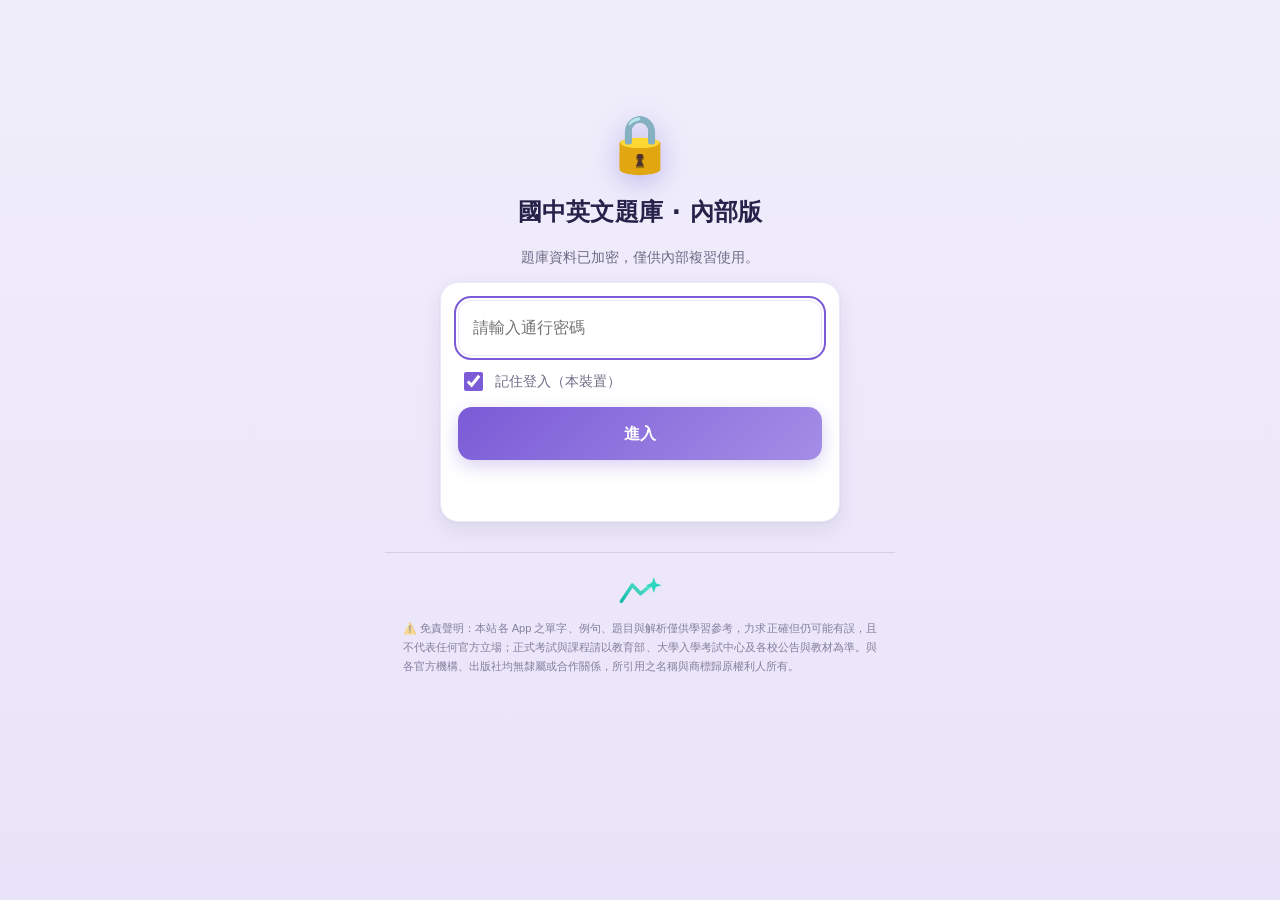
==== scripts/template.html @ 20a91bab "style: footer 精簡為 logo＋免責聲明(移除稜線工作室字樣/Lucas出品/slogan/版權行) 依需求保留稜線標誌與免責聲明，拿掉工作室名稱等文字；並升 sw cache 版本。 " ====
<!doctype html>
<html lang="zh-Hant">
<head>
<meta charset="utf-8">
<meta name="viewport" content="width=device-width,initial-scale=1,viewport-fit=cover">
<meta name="theme-color" content="#7b5bd6">
<meta name="apple-mobile-web-app-capable" content="yes">
<meta name="apple-mobile-web-app-status-bar-style" content="black-translucent">
<meta name="apple-mobile-web-app-title" content="國中英文題庫">
<link rel="manifest" href="manifest.webmanifest">
<link rel="apple-touch-icon" href="apple-touch-icon.png">
<title>國中英文題庫 · 內部版</title>
<style>
:root{
--bg:#f1eefb;--bg2:#e9e3f9;--card:#ffffff;--ink:#26224a;--mut:#6f6a86;--line:#ece8f8;
--brand:#7b5bd6;--brand2:#a48ee6;--accent:#efeafb;
--ok:#0e8f63;--okbg:#e7f7f0;--bad:#d63a50;--badbg:#fdeef0;--warn:#c47a00;
--gold:#e6960f;--goldbg:#fff3dd;
--hero:linear-gradient(135deg,#7b5bd6,#9d86e6);
--r:18px;--r2:14px;--r3:11px;
--sh:0 1px 3px rgba(40,30,90,.05),0 8px 22px rgba(40,30,90,.08);
--shg:0 6px 18px rgba(123,91,214,.28);}
@media(prefers-color-scheme:dark){:root{
--bg:#151228;--bg2:#1a1636;--card:#201b38;--ink:#ece7fb;--mut:#a79fc8;--line:#302a52;
--brand:#b6a2ee;--brand2:#ccbcf5;--accent:#241f42;
--ok:#2dd4a0;--okbg:#12352a;--bad:#ff8a95;--badbg:#3a1e26;--gold:#f5b843;--goldbg:#2e2410;
--hero:linear-gradient(135deg,#7b5bd6,#9d86e6);}}
*{box-sizing:border-box;-webkit-tap-highlight-color:transparent}
html,body{margin:0;background:linear-gradient(180deg,var(--bg),var(--bg2));background-attachment:fixed;
color:var(--ink);font-family:-apple-system,"Segoe UI","Noto Sans TC",system-ui,sans-serif;
line-height:1.6;overscroll-behavior-y:none;-webkit-text-size-adjust:100%}
#app{max-width:540px;margin:0 auto;min-height:100vh;padding:0 15px 104px}
h1,h2,h3,h4{margin:.2em 0;font-weight:800;letter-spacing:.2px}
button{font:inherit;cursor:pointer;border:0;background:none;color:inherit}
:focus-visible{outline:2px solid var(--brand);outline-offset:2px;border-radius:6px}
code{background:var(--accent);padding:1px 6px;border-radius:6px;font-size:.9em}
.card{background:var(--card);border:1px solid var(--line);border-radius:var(--r);box-shadow:var(--sh);padding:17px;margin:13px 0}
.row{background:var(--card);border:1px solid var(--line);border-radius:var(--r2);padding:15px 16px;margin:11px 0;
box-shadow:var(--sh);display:flex;align-items:center;gap:13px;width:100%;text-align:left;transition:transform .12s}
.row:active{transform:scale(.985)}
.row .ava{width:44px;height:44px;border-radius:13px;display:grid;place-items:center;font-size:22px;flex:none;background:var(--accent);color:var(--brand)}
.row .t{font-weight:800;font-size:16px}
.row .s{font-size:13px;color:var(--mut);margin-top:1px}
.row .chev{margin-left:auto;color:var(--mut);font-size:22px;flex:none}
.pill{display:inline-block;font-size:12px;padding:2px 9px;border-radius:999px;background:var(--accent);color:var(--brand);font-weight:700;vertical-align:middle}
.btn{display:inline-flex;align-items:center;justify-content:center;gap:8px;background:linear-gradient(135deg,var(--brand),var(--brand2));
color:#fff;padding:14px 18px;border-radius:14px;font-weight:800;width:100%;box-shadow:var(--shg);transition:transform .12s;min-height:48px}
.btn:active{transform:scale(.98)}
.btn.ghost{background:none;color:var(--brand);border:1.5px solid var(--brand);box-shadow:none}
.btn.sm{width:auto;padding:11px 16px;font-size:14px;border-radius:11px;min-height:44px}
.iconbtn{min-width:44px;min-height:44px;display:grid;place-items:center;border-radius:11px;font-size:20px;color:var(--mut)}
.top{position:sticky;top:0;background:var(--hero);color:#fff;padding:14px 15px;padding-top:calc(13px + env(safe-area-inset-top));margin:0 -15px 12px;border-radius:0 0 18px 18px;z-index:20;display:flex;align-items:center;gap:6px;box-shadow:0 5px 16px rgba(123,91,214,.24);text-shadow:0 1px 2px rgba(0,0,0,.12)}
.top .back{font-size:26px;color:#fff}
.top h2{font-size:20px;flex:1;min-width:0;overflow:hidden;text-overflow:ellipsis;white-space:nowrap;color:#fff}
.top .back:focus-visible{outline-color:#fff}
.tabbar{position:fixed;left:0;right:0;bottom:0;background:var(--card);border-top:1px solid var(--line);display:flex;z-index:30;padding-bottom:env(safe-area-inset-bottom)}
.tabbar button{flex:1;padding:9px 0 7px;font-size:11px;color:var(--mut);display:flex;flex-direction:column;align-items:center;gap:3px;font-weight:700;min-height:52px}
.tabbar button .ic{font-size:21px;line-height:1;transition:transform .15s}
.tabbar button.on{color:var(--brand)}
.tabbar button.on .ic{transform:translateY(-1px) scale(1.12)}
.opt{display:block;width:100%;text-align:left;border:1.5px solid var(--line);background:var(--card);border-radius:14px;
padding:14px 15px;margin:10px 0;font-size:15.5px;transition:transform .1s,border-color .1s;min-height:52px}
.opt:active{transform:scale(.99)}
.opt.ok{border-color:var(--ok);background:var(--okbg)}
.opt.bad{border-color:var(--bad);background:var(--badbg)}
.opt .k{display:inline-grid;place-items:center;width:26px;height:26px;border-radius:8px;background:var(--accent);color:var(--brand);font-weight:800;margin-right:10px;font-size:13px;vertical-align:middle}
.opt.ok .k{background:var(--ok);color:#fff;animation:pop .3s}.opt.bad .k{background:var(--bad);color:#fff}
@keyframes pop{0%{transform:scale(.7)}60%{transform:scale(1.18)}100%{transform:scale(1)}}
.stem{font-size:17.5px;font-weight:700;margin:4px 0 15px;white-space:pre-wrap;line-height:1.6}
.exp{background:var(--accent);border:1px solid var(--line);border-radius:13px;padding:12px 14px;margin-top:13px;font-size:14.5px;white-space:pre-wrap}
.psg{background:var(--accent);border:1px solid var(--line);border-radius:13px;padding:14px 16px;margin:11px 0;font-size:15.5px;white-space:pre-wrap;line-height:1.9}
.wd{cursor:pointer;border-bottom:1px dashed color-mix(in srgb,var(--gold) 60%,transparent);border-radius:2px;transition:background .1s}
.wd:active{background:color-mix(in srgb,var(--gold) 40%,transparent)}
.wd.saved{background:color-mix(in srgb,var(--gold) 26%,transparent);border-bottom-style:solid}
.muted{color:var(--mut)}.center{text-align:center}
.prog{height:8px;background:var(--line);border-radius:99px;overflow:hidden;margin:7px 0}
.prog>i{display:block;height:100%;background:linear-gradient(90deg,var(--brand),var(--brand2));border-radius:99px;transition:width .5s}
input[type=password],input[type=text]{width:100%;padding:14px;border-radius:13px;border:1.5px solid var(--line);background:var(--card);color:var(--ink);font:inherit}
.gate{max-width:400px;margin:0 auto;padding-top:11vh}
.lockbadge{font-size:56px;text-align:center;filter:drop-shadow(0 6px 14px rgba(67,56,202,.3))}
label.ck{display:flex;align-items:center;gap:9px;font-size:14px;color:var(--mut);margin:13px 2px}
label.ck input{width:19px;height:19px;accent-color:var(--brand)}
.note h4{margin:15px 0 4px;font-size:15.5px;color:var(--brand)}
.note ul{margin:6px 0;padding-left:20px}.note li{margin:3px 0}
.eg{font-style:italic;color:var(--mut);margin:3px 0;padding-left:10px;border-left:2px solid var(--line)}
.toast{position:fixed;left:50%;bottom:84px;transform:translateX(-50%) translateY(8px);background:#232842;color:#fff;
padding:10px 17px;border-radius:99px;font-size:14px;z-index:70;opacity:0;transition:.25s;pointer-events:none;box-shadow:0 8px 24px rgba(0,0,0,.3);max-width:88%}
.toast.on{opacity:.97;transform:translateX(-50%) translateY(0)}
.hero{background:var(--hero);color:#fff;border-radius:22px;padding:20px;margin:14px 0 6px;box-shadow:var(--shg);position:relative;overflow:hidden;text-shadow:0 1px 2px rgba(0,0,0,.18)}
.hero::after{content:"";position:absolute;right:-30px;top:-30px;width:140px;height:140px;border-radius:50%;background:rgba(255,255,255,.13)}
.hero .hi{font-size:14px;opacity:.95}.hero .big{font-size:23px;font-weight:800;margin:2px 0 12px}
.hero .streak{display:inline-flex;align-items:center;gap:5px;background:rgba(255,255,255,.22);padding:5px 12px;border-radius:99px;font-weight:800;font-size:14px}
.ring{--p:0;width:76px;height:76px;border-radius:50%;flex:none;background:conic-gradient(#fff calc(var(--p)*1%),rgba(255,255,255,.28) 0);display:grid;place-items:center}
.ring>i{width:58px;height:58px;border-radius:50%;background:#4f46e5;display:grid;place-items:center;font-weight:800;font-size:14px;font-style:normal;line-height:1.1;text-align:center;text-shadow:none}
.tiles{display:grid;grid-template-columns:repeat(3,1fr);gap:10px;margin:12px 0}
.tile{background:var(--card);border:1px solid var(--line);border-radius:15px;padding:13px 8px;text-align:center;box-shadow:var(--sh)}
.tile .n{font-size:22px;font-weight:800;color:var(--brand)}.tile .l{font-size:12px;color:var(--mut);margin-top:1px}
.seg{display:flex;background:var(--accent);border-radius:12px;padding:4px;gap:4px;margin:12px 0}
.seg button{flex:1;padding:10px;border-radius:9px;font-size:13.5px;font-weight:700;color:var(--mut);min-height:44px}
.seg button.on{background:var(--card);color:var(--brand);box-shadow:var(--sh)}
.bars{display:flex;align-items:flex-end;gap:6px;height:80px;margin:12px 4px 4px}
.bars .b{flex:1;display:flex;flex-direction:column;align-items:center;gap:5px;height:100%;justify-content:flex-end}
.bars .b .bar{width:70%;max-width:26px;background:linear-gradient(180deg,var(--brand2),var(--brand));border-radius:6px 6px 3px 3px;min-height:3px;transition:height .5s}
.bars .b.today .bar{background:linear-gradient(180deg,var(--gold),#c47a00)}
.bars .b small{font-size:10px;color:var(--mut)}
.flash{min-height:200px;display:flex;flex-direction:column;align-items:center;justify-content:center;text-align:center;padding:24px 18px;cursor:pointer;width:100%}
.flash .word{font-size:34px;font-weight:800}
.badge{display:inline-flex;align-items:center;gap:6px;background:var(--accent);border-radius:12px;padding:8px 12px;font-size:13px;font-weight:700;margin:5px 6px 0 0}
.sechead{font-size:13px;font-weight:800;color:var(--mut);margin:18px 4px 6px;letter-spacing:.5px}
.empty{text-align:center;color:var(--mut);margin-top:44px;font-size:14.5px;line-height:1.9}
.empty .ic{font-size:40px}
.fab{position:fixed;right:calc(15px + env(safe-area-inset-right));bottom:calc(90px + env(safe-area-inset-bottom));
background:var(--gold);color:#3a2a00;border-radius:99px;padding:12px 16px;font-weight:800;font-size:13.5px;box-shadow:0 6px 18px rgba(230,150,15,.45);z-index:25;display:none;align-items:center;gap:6px;min-height:44px}
.sheet{position:fixed;inset:0;z-index:80;display:none;align-items:flex-end;justify-content:center;background:rgba(15,18,32,.4)}
.sheet.on{display:flex}
.sheet .box{background:var(--card);width:100%;max-width:540px;border-radius:22px 22px 0 0;padding:20px 18px calc(20px + env(safe-area-inset-bottom));box-shadow:0 -8px 30px rgba(0,0,0,.2);animation:up .2s}
@keyframes up{from{transform:translateY(30px)}to{transform:translateY(0)}}
.sheet .w{font-size:26px;font-weight:800}.sheet .pos{color:var(--mut);font-size:13px;margin-left:6px}
.sheet .zh{font-size:17px;margin:6px 0 2px}
</style>
</head>
<body>
<div id="app"></div>
<button class="fab" id="fab" aria-label="生字複習"></button>
<div class="sheet" id="sheet"><div class="box" id="sheetbox"></div></div>
<div class="tabbar" id="tabbar" style="display:none"></div>
<div class="toast" id="toast" role="status"></div>
<script>/*__DATA__*/</script>
<script>
"use strict";
/* ===== 解密（密碼=AES-256-GCM 金鑰） ===== */
function b64buf(s){var b=atob(s),u=new Uint8Array(b.length);for(var i=0;i<b.length;i++)u[i]=b.charCodeAt(i);return u;}
async function deriveKey(pw,saltB64,iter){var km=await crypto.subtle.importKey('raw',new TextEncoder().encode(pw),'PBKDF2',false,['deriveKey']);
  return crypto.subtle.deriveKey({name:'PBKDF2',salt:b64buf(saltB64),iterations:iter,hash:'SHA-256'},km,{name:'AES-GCM',length:256},false,['decrypt']);}
async function decryptData(pw){var E=window.ENC,key=await deriveKey(pw,E.salt,E.iter);
  var pt=await crypto.subtle.decrypt({name:'AES-GCM',iv:b64buf(E.iv)},key,b64buf(E.ct));return JSON.parse(new TextDecoder().decode(pt));}

/* ===== 狀態 ===== */
var DB=null,LS=localStorage,SK='gkq_v2';
function load(){try{return JSON.parse(LS.getItem(SK))||{}}catch(e){return{}}}
function save(){try{LS.setItem(SK,JSON.stringify(S))}catch(e){toast('儲存空間已滿，部分進度可能未存')}}
var S=load();
S.wrong=S.wrong||{};S.done=S.done||{};S.read=S.read||{};S.stat=S.stat||{ans:0,ok:0};
S.vocab=S.vocab||{};S.days=S.days||{};S.streak=S.streak||0;S.lastDay=S.lastDay||'';
S.first=S.first||{};S.us=S.us||{};S.goal=S.goal||20;
var app=document.getElementById('app'),tabbar=document.getElementById('tabbar'),fab=document.getElementById('fab'),
    sheet=document.getElementById('sheet'),sheetbox=document.getElementById('sheetbox');
function esc(t){return(t==null?'':''+t).replace(/[&<>]/g,c=>({'&':'&amp;','<':'&lt;','>':'&gt;'}[c]))}
function escAttr(t){return(t==null?'':''+t).replace(/[&<>"']/g,c=>({'&':'&amp;','<':'&lt;','>':'&gt;','"':'&quot;',"'":'&#39;'}[c]))}
function toast(t){var e=document.getElementById('toast');e.textContent=t;e.classList.add('on');clearTimeout(e._t);e._t=setTimeout(()=>e.classList.remove('on'),1700)}
function speak(t){try{var u=new SpeechSynthesisUtterance(t);u.lang='en-US';u.rate=.9;speechSynthesis.cancel();speechSynthesis.speak(u)}catch(e){}}
function pctOf(a,b){return b?Math.round(a/b*100):0}
function today(){var d=new Date();return d.getFullYear()+'-'+('0'+(d.getMonth()+1)).slice(-2)+'-'+('0'+d.getDate()).slice(-2)}
function dstr(off){var d=new Date(Date.now()+off*864e5);return d.getFullYear()+'-'+('0'+(d.getMonth()+1)).slice(-2)+'-'+('0'+d.getDate()).slice(-2)}
function recordDay(){var t=today();if(S.lastDay!==t){S.streak=(S.lastDay===dstr(-1))?S.streak+1:1;S.lastDay=t}S.days[t]=(S.days[t]||0)+1}

/* ===== 生字：點字彈窗（顯示中文，不誤加） ===== */
function dictOf(w){return (DB.dict&&DB.dict[w])||null}
function openWord(w,disp){var d=dictOf(w),inbook=!!S.vocab[w];
  sheetbox.innerHTML='<div><span class="w">'+esc(disp||w)+'</span>'+(d&&d.pos?'<span class="pos">'+esc(d.pos)+'</span>':'')+'</div>'
    +'<div class="zh">'+(d&&d.zh?esc(d.zh):'<span class="muted">（小字典無此字，可自行加入後補中文）</span>')+'</div>'
    +'<div style="display:flex;gap:10px;margin-top:14px">'
    +'<button class="btn ghost sm" style="flex:1" data-speak="'+escAttr(disp||w)+'" aria-label="發音">🔊 發音</button>'
    +'<button class="btn sm" style="flex:1" data-addv="'+escAttr(w)+'" data-vd="'+escAttr(disp||w)+'">'+(inbook?'✓ 已在生字本':'⭐ 加入生字本')+'</button></div>';
  sheet.classList.add('on');
}
function closeSheet(){sheet.classList.remove('on')}
sheet.addEventListener('click',e=>{if(e.target===sheet)closeSheet()});
function addVocab(word,disp){if(!word)return;var v=S.vocab[word];
  if(v){v.n=(v.n||1)+1}else{var d=dictOf(word);S.vocab[word]={n:1,disp:disp||word,zh:(d&&d.zh)||'',reps:0}}
  save();toast('已加入生字本：'+(disp||word)+' ⭐');refreshFab();
  document.querySelectorAll('.wd[data-w="'+word+'"]').forEach(el=>el.classList.add('saved'));closeSheet();}
/* 事件委派：點字、發音、加入、刪除 */
document.addEventListener('click',function(e){
  var wd=e.target.closest('.wd');if(wd){e.preventDefault();openWord(wd.dataset.w,wd.dataset.d);return;}
  var sp=e.target.closest('[data-speak]');if(sp){e.preventDefault();speak(sp.dataset.speak);return;}
  var av=e.target.closest('[data-addv]');if(av){e.preventDefault();addVocab(av.dataset.addv,av.dataset.vd);return;}
  var dl=e.target.closest('[data-del]');if(dl){e.preventDefault();delVocab(dl.dataset.del);return;}
},false);
document.addEventListener('keydown',function(e){var wd=e.target.closest&&e.target.closest('.wd');
  if(wd&&(e.key==='Enter'||e.key===' ')){e.preventDefault();openWord(wd.dataset.w,wd.dataset.d);}});

/* ===== 分詞（在「原始文字」上處理，安全 esc） ===== */
function wrapWords(raw){raw=raw==null?'':''+raw;var re=/[A-Za-z][A-Za-z'’-]{2,}/g,out='',last=0,m;
  while((m=re.exec(raw))){out+=esc(raw.slice(last,m.index));var w=m[0],key=w.toLowerCase().replace(/[^a-z]/g,'');
    out+='<span class="wd'+(S.vocab[key]?' saved':'')+'" role="button" tabindex="0" data-w="'+escAttr(key)+'" data-d="'+escAttr(w)+'">'+esc(w)+'</span>';
    last=m.index+w.length;}
  out+=esc(raw.slice(last));return out;}

/* ===== 導覽 ===== */
function go(v){nav.push(view.cur);view.cur=v;paint()}
function back(){view.cur=nav.length?nav.pop():null;paint()}
function setTab(t){if(view.tab!==t)nav=[];view.tab=t;view.cur=null;paint()}
var view={tab:'home',cur:null},nav=[];
function cats(){return view.tab==='reading'?DB.reading:DB.grammar}
function findSeries(k){return DB.grammar.concat(DB.reading).find(c=>c.key===k)}
function catOf(k){return DB.grammar.some(c=>c.key===k)?'grammar':'reading'}
function topBar(title,showBack){return '<div class="top">'+(showBack?'<button class="back iconbtn" id="bk" aria-label="返回">‹</button>':'')+'<h2>'+esc(title)+'</h2></div>'}
function bindBack(){var b=document.getElementById('bk');if(b)b.onclick=back}
function catStats(list){var t=0,d=0;list.forEach(c=>c.units.forEach(u=>u.qids.forEach(id=>{t++;if(S.done[id])d++})));return[d,t]}
function seriesDone(c){var t=0,d=0;c.units.forEach(u=>u.qids.forEach(id=>{t++;if(S.done[id])d++}));return[d,t]}

/* ===== 弱點診斷 ===== */
function weakUnits(){var arr=[];for(var key in S.us){var u=S.us[key];if(u.a>=4){arr.push({key:key,acc:u.o/u.a,a:u.a,kn:u.kn,un:u.un,k:u.k,uk:u.uk,tab:u.tab})}}
  arr.sort((x,y)=>x.acc-y.acc);return arr.filter(x=>x.acc<0.8).slice(0,3);}
function weeklyReport(){var g=catStats(DB.grammar),r=catStats(DB.reading),wk=0;
  for(var i=0;i<7;i++)wk+=S.days[dstr(-i)]||0;
  var weak=weakUnits().map(x=>x.un+' '+Math.round(x.acc*100)+'%').join('、')||'—';
  return['📊 國中英文題庫 · 學習週報 ('+today()+')',
    '🔥 連續 '+S.streak+' 天 ｜ 近 7 天練 '+wk+' 題',
    '✅ 首答正確率 '+pctOf(S.stat.ok,S.stat.ans)+'%（首答 '+S.stat.ans+' 題）',
    '📗 文法 '+g[0]+'/'+g[1]+' 題 ｜ 📘 閱讀 '+r[0]+'/'+r[1]+' 題',
    '🎯 最需加強：'+weak,
    '⭐ 生字本 '+Object.keys(S.vocab).length+' 個 ｜ 錯題待複習 '+Object.keys(S.wrong).length+' 題'].join('\n');}

/* ===== 首頁儀表板 ===== */
function dashView(){
  var g=catStats(DB.grammar),r=catStats(DB.reading),done=g[0]+r[0],total=g[1]+r[1];
  var acc=pctOf(S.stat.ok,S.stat.ans),todayN=S.days[today()]||0,goalPct=Math.min(100,pctOf(todayN,S.goal));
  var wrongTot=Object.keys(S.wrong).length,dueN=dueWrong().length,vocabN=Object.keys(S.vocab).filter(w=>(S.vocab[w].reps||0)<2).length;
  var hr=new Date().getHours(),hi=hr<11?'早安 ☀️':hr<18?'午安 👋':'晚安 🌙';
  var html='<div class="hero"><div class="hi">'+hi+'，今天也一起加油！</div><div class="big">國中英文題庫</div>'
    +'<div style="display:flex;align-items:center;gap:16px">'
    +'<div class="ring" style="--p:'+goalPct+'"><i>今日<br>'+todayN+'/'+S.goal+'</i></div>'
    +'<div style="flex:1"><span class="streak">🔥 連續 '+S.streak+' 天</span>'
    +'<div style="margin-top:8px;font-size:13.5px">'+(todayN>=S.goal?'今日目標達成！🎉':'今天再練 '+(S.goal-todayN)+' 題達標')+'</div>'
    +'<div style="margin-top:3px;font-size:12.5px;opacity:.9">累計已練 '+done+' / '+total+' 題</div></div></div></div>';
  html+='<div class="tiles"><div class="tile"><div class="n">'+acc+'%</div><div class="l">首答正確率</div></div>'
    +'<div class="tile"><div class="n">'+pctOf(done,total)+'%</div><div class="l">題庫完成度</div></div>'
    +'<div class="tile"><div class="n">'+S.stat.ans+'</div><div class="l">首答題數</div></div></div>';
  // 弱點診斷
  var weak=weakUnits();
  if(weak.length){html+='<div class="sechead">🎯 最需要加強</div>';
    weak.forEach(w=>{html+='<button class="row" data-nav="quiz" data-k="'+escAttr(w.k)+'" data-uk="'+escAttr(w.uk)+'">'
      +'<div class="ava" style="background:var(--badbg);color:var(--bad)">'+Math.round(w.acc*100)+'%</div>'
      +'<div style="flex:1"><div class="t">'+esc(w.un||w.kn)+'</div><div class="s">'+esc(w.kn)+' · 首答對 '+Math.round(w.acc*w.a)+'/'+w.a+'</div></div><span class="chev">練 ›</span></button>';});}
  // 今天的複習
  if(wrongTot||vocabN){html+='<div class="sechead">📌 今天的複習</div>';
    if(wrongTot)html+='<button class="row" data-tab="review"><div class="ava">📝</div><div><div class="t">錯題本'+(dueN?' · 今日到期 '+dueN:'')+'</div><div class="s">共 '+wrongTot+' 題 · 間隔複習、隔天再答對才畢業</div></div><span class="chev">›</span></button>';
    if(vocabN)html+='<button class="row" data-vocab="1"><div class="ava">⭐</div><div><div class="t">生字本</div><div class="s">'+vocabN+' 個生字待熟練 · 翻卡複習</div></div><span class="chev">›</span></button>';}
  // 每週趨勢
  html+='<div class="sechead">📅 最近 7 天</div><div class="card" style="padding:12px 14px"><div class="bars">';
  var maxN=1;for(var i=6;i>=0;i--)maxN=Math.max(maxN,S.days[dstr(-i)]||0);
  var wk=['日','一','二','三','四','五','六'];
  for(var i=6;i>=0;i--){var ds=dstr(-i),n=S.days[ds]||0,h=Math.round(n/maxN*100);
    html+='<div class="b'+(i===0?' today':'')+'"><div class="bar" style="height:'+(n?Math.max(6,h):0)+'%"></div><small>'+(n||'')+'</small><small>'+wk[new Date(Date.now()-i*864e5).getDay()]+'</small></div>';}
  html+='</div></div>';
  html+='<div class="sechead">開始練習</div>';
  html+='<button class="row" data-tab="grammar"><div class="ava">📗</div><div style="flex:1"><div class="t">文法 · '+g[1]+' 題</div><div class="prog"><i style="width:'+pctOf(g[0],g[1])+'%"></i></div></div><span class="chev">›</span></button>';
  html+='<button class="row" data-tab="reading"><div class="ava">📘</div><div style="flex:1"><div class="t">閱讀 · '+r[1]+' 題</div><div class="prog"><i style="width:'+pctOf(r[0],r[1])+'%"></i></div></div><span class="chev">›</span></button>';
  html+='<button class="row" data-mock="1"><div class="ava">⏱️</div><div><div class="t">計時模擬測驗</div><div class="s">整卷計時作答、最後統一檢討錯在哪</div></div><span class="chev">›</span></button>';
  app.innerHTML=html;
  app.querySelectorAll('[data-tab]').forEach(b=>b.onclick=()=>setTab(b.dataset.tab));
  app.querySelectorAll('[data-vocab]').forEach(b=>b.onclick=()=>startVocab());
  app.querySelectorAll('[data-mock]').forEach(b=>b.onclick=()=>go({t:'mockcfg'}));
  app.querySelectorAll('[data-nav="quiz"]').forEach(b=>b.onclick=()=>startQuiz(b.dataset.k,b.dataset.uk,'all'));
}

/* ===== 書系 / 單元 ===== */
function homeList(){var cs=cats(),isG=view.tab==='grammar';
  var html=topBar(isG?'文法題庫':'閱讀題庫',false)+'<div class="muted" style="font-size:13px;margin:0 4px 6px">選書系 → 主題單元 → 開始練習</div>';
  cs.forEach(c=>{var[d,n]=seriesDone(c);
    html+='<button class="row" data-k="'+escAttr(c.key)+'" data-go="series"><div class="ava">'+(isG?'📗':'📘')+'</div>'
    +'<div style="flex:1"><div class="t">'+esc(c.name)+'</div><div class="s">'+c.units.length+' 單元 · '+n+' 題 · 已練 '+d+'</div>'
    +'<div class="prog"><i style="width:'+pctOf(d,n)+'%"></i></div></div><span class="chev">›</span></button>';});
  app.innerHTML=html;bindBack();bindRows();}
function bindRows(){app.querySelectorAll('[data-go="series"]').forEach(b=>b.onclick=()=>go({t:'series',k:b.dataset.k}));
  app.querySelectorAll('[data-go]').forEach(b=>{if(b.dataset.go!=='series')b.onclick=()=>go({t:b.dataset.go,k:b.dataset.k,u:b.dataset.u});});}
function accBadge(k,uk){var u=S.us[catOf(k)+'|'+k+'|'+uk];if(u&&u.a>=3)return '<span class="pill" style="'+(u.o/u.a<0.6?'color:var(--bad);background:var(--badbg)':u.o/u.a>=0.85?'color:var(--ok);background:var(--okbg)':'')+'">正確 '+Math.round(u.o/u.a*100)+'%</span>';return ''}
function seriesView(k){var c=findSeries(k),isG=catOf(k)==='grammar';
  var html=topBar(c.name,true);
  c.units.forEach(u=>{var d=u.qids.filter(id=>S.done[id]).length,pct=pctOf(d,u.qids.length);
    var note=(isG&&DB.notes[u.key])?' · 📖講義':'';
    html+='<button class="row" data-go="unit" data-k="'+escAttr(k)+'" data-u="'+escAttr(u.key)+'"><div class="ava">'+(pct===100?'✅':(isG?'✏️':'📄'))+'</div>'
    +'<div style="flex:1"><div class="t">'+esc(u.name)+' '+accBadge(k,u.key)+'</div><div class="s">'+u.qids.length+' 題 · 已練 '+d+note+'</div>'
    +'<div class="prog"><i style="width:'+pct+'%"></i></div></div><span class="chev">›</span></button>';});
  app.innerHTML=html;bindBack();bindRows();}
var READ_TIPS={'文章':['先讀題目、再回文章找答案','首句與末句常藏主旨','生字用上下文猜意思'],
  '記敘文章':['留意人事時地與事件順序','情緒與轉折處常出考點','用上下文猜生字'],
  '書信':['先看寄件人、收件人與目的','注意時間、地點與邀約細節','禮貌與請求句型常考'],
  '對話':['先抓兩人關係與情境','問句與回應要能對得起來','語氣詞透露態度'],
  '圖表':['先看標題、座標與單位','比較大小、順序與趨勢','數字直接對到選項'],
  '告示通知':['找時間、地點、對象、規則','注意例外與但書','標題常點出主題'],
  '海報通知':['找活動、時間、地點、費用','注意報名或限制條件','大字通常是重點'],
  '時式篇':['讀整句判斷時態與時間詞','注意動詞形式一致','前後邏輯連接詞是線索'],
  '文意篇':['先掌握整段大意再填空','詞性與搭配詞要合','連接詞看語意轉折'],
  '題組模擬考':['先易後難、不會先跳過','控制時間、別卡單題','檢查有沒有漏答'],
  '單題':['看清楚題目問什麼','刪去明顯錯誤選項','不確定先標記再回頭']};
function unitView(k,uk){var c=findSeries(k),u=c.units.find(x=>x.key===uk),isG=catOf(k)==='grammar';
  var html=topBar(u.name,true);var note=isG?DB.notes[uk]:null;
  if(note)html+='<button class="row" data-go="note" data-k="'+escAttr(k)+'" data-u="'+escAttr(uk)+'"><div class="ava">📖</div><div><div class="t">觀念講義'+(S.read[uk]?' ✓':'')+'</div><div class="s">先讀觀念、規則與常見錯誤</div></div><span class="chev">›</span></button>';
  if(!isG&&u.passages&&u.passages.length)html+='<button class="row" data-go="psg" data-k="'+escAttr(k)+'" data-u="'+escAttr(uk)+'"><div class="ava">📄</div><div><div class="t">閱讀文本</div><div class="s">'+u.passages.length+' 篇 · 點生字看中文</div></div><span class="chev">›</span></button>';
  if(!isG&&READ_TIPS[u.name])html+='<div class="card" style="padding:13px 15px"><b style="font-size:14.5px">📖 '+esc(u.name)+' 解題策略</b><ul style="margin:7px 0 0;padding-left:20px;font-size:14px;color:var(--mut)">'+READ_TIPS[u.name].map(t=>'<li>'+esc(t)+'</li>').join('')+'</ul></div>';
  var d=u.qids.filter(id=>S.done[id]).length;
  // 難易度分布與篩選
  var dc={1:0,2:0,3:0};u.qids.forEach(id=>dc[qDiff(id)]=(dc[qDiff(id)]||0)+1);
  var dsel=view.udiff||'all';
  html+='<div class="card center"><div style="font-size:15px;font-weight:700;margin-bottom:3px">'+u.qids.length+' 題 · 已練 '+d+' '+accBadge(k,uk)+'</div>'
    +'<div class="prog" style="margin:8px 0 12px"><i style="width:'+pctOf(d,u.qids.length)+'%"></i></div>'
    +'<div class="seg" id="dseg">'+[['all','全部'],['1','★ 基礎 '+dc[1]],['2','★★ 中等 '+dc[2]],['3','★★★ 挑戰 '+dc[3]]].map(x=>'<button data-df="'+x[0]+'" class="'+(dsel===x[0]?'on':'')+'">'+x[1]+'</button>').join('')+'</div>'
    +'<button class="btn" id="qa">開始練習（由易到難）</button><button class="btn ghost sm" id="qu" style="width:100%;margin-top:10px">只練沒做過的</button></div>';
  app.innerHTML=html;bindBack();bindRows();
  app.querySelectorAll('#dseg button').forEach(b=>b.onclick=()=>{view.udiff=b.dataset.df;unitView(k,uk);});
  document.getElementById('qa').onclick=()=>startQuiz(k,uk,'all',dsel);
  document.getElementById('qu').onclick=()=>startQuiz(k,uk,'undone',dsel);}
function noteView(uk){var n=DB.notes[uk];S.read[uk]=1;save();
  var html=topBar('觀念講義',true)+'<div class="card note">';
  if(n.summary)html+='<p>'+wrapWords(n.summary)+'</p>';
  (n.sections||[]).forEach(s=>{html+='<h4>'+esc(s.h||'')+'</h4>';if(s.body)html+='<p>'+wrapWords(s.body)+'</p>';(s.examples||[]).forEach(e=>html+='<div class="eg">'+wrapWords(e)+'</div>');});
  if(n.mistakes&&n.mistakes.length){html+='<h4>⚠️ 常見錯誤</h4><ul>';n.mistakes.forEach(x=>html+='<li>'+wrapWords(x)+'</li>');html+='</ul>';}
  if(n.tip)html+='<h4>💡 小撇步</h4><p>'+wrapWords(n.tip)+'</p>';
  html+='</div>';app.innerHTML=html;bindBack();}
function psgView(k,uk){var c=findSeries(k),u=c.units.find(x=>x.key===uk);
  var html=topBar('閱讀文本 · 點生字看中文',true);
  (u.passages||[]).forEach((pid,i)=>{var p=DB.P[pid];if(!p)return;
    html+='<div class="card"><div class="s muted" style="margin-bottom:4px">短文 '+(i+1)+(p.genre?' · '+esc(p.genre):'')+'</div><div class="psg">'+wrapWords(p.text)+'</div></div>';});
  if(!(u.passages||[]).length)html+='<p class="empty">（本單元無獨立文本）</p>';
  app.innerHTML=html;bindBack();}

/* ===== 測驗 ===== */
var quiz=null;
function qDiff(id){return +(DB.Q[id].diff||2)}
function startQuiz(k,uk,mode,diff){var c=findSeries(k),u=c.units.find(x=>x.key===uk);if(!u){toast('找不到單元');return}
  var ids=u.qids.slice();if(mode==='undone')ids=ids.filter(id=>!S.done[id]);
  if(diff&&diff!=='all')ids=ids.filter(id=>qDiff(id)===+diff);
  ids.sort((a,b)=>qDiff(a)-qDiff(b)); // 由易到難
  if(!ids.length){toast('沒有符合的題目');return}
  quiz={ids:ids,i:0,k:k,uk:uk,kn:c.name,un:u.name,tab:catOf(k),ok:0,src:'unit'};view.cur=null;go({t:'quiz'});}
function dueWrong(){var t=today();return Object.keys(S.wrong).filter(id=>{var w=S.wrong[id];return !w.due||w.due<=t})}
function startWrong(list,title){if(!list.length){toast('沒有待複習');return}quiz={ids:list.slice(),i:0,un:title,ok:0,src:'wrong'};go({t:'quiz'});}
function quizView(){if(quiz.i>=quiz.ids.length)return scoreView();
  var q=DB.Q[quiz.ids[quiz.i]];
  var html=topBar((quiz.un||'複習')+'  '+(quiz.i+1)+'/'+quiz.ids.length,true);
  html+='<div class="prog"><i style="width:'+pctOf(quiz.i,quiz.ids.length)+'%"></i></div><div class="card">';
  if(q.pid&&DB.P[q.pid])html+='<div class="psg">'+wrapWords(DB.P[q.pid].text)+'</div>';
  html+='<div class="stem">'+wrapWords(q.stem)+'</div><div id="opts">';
  q.options.forEach((o,i)=>{html+='<button class="opt" data-pick="'+i+'"><span class="k">'+'ABCD'[i]+'</span>'+esc(o)+'</button>';});
  html+='</div><div id="fb"></div></div>';
  app.innerHTML=html;bindBack();
  document.querySelectorAll('#opts .opt').forEach(el=>el.onclick=()=>answer(+el.dataset.pick));}
function answer(pick){var q=DB.Q[quiz.ids[quiz.i]],correct=q.answer,right=pick===correct;
  document.querySelectorAll('#opts .opt').forEach((el,i)=>{el.onclick=null;if(i===correct)el.classList.add('ok');else if(i===pick)el.classList.add('bad');});
  recordDay();
  var firstTime=!S.first[q.id];
  if(firstTime){S.first[q.id]=1;S.stat.ans++;if(right)S.stat.ok++;
    if(quiz.src==='unit'){var uk=quiz.tab+'|'+quiz.k+'|'+quiz.uk,us=S.us[uk]||{a:0,o:0};us.a++;if(right)us.o++;
      us.kn=quiz.kn;us.un=quiz.un;us.tab=quiz.tab;us.k=quiz.k;us.uk=quiz.uk;S.us[uk]=us;}}
  if(right){S.done[q.id]=1;
    if(S.wrong[q.id]){var w=S.wrong[q.id];w.days=w.days||[];var t=today();if(w.days.indexOf(t)<0)w.days.push(t);
      var IV=[1,3,7];w.ivl=Math.min((w.ivl||0)+1,IV.length-1);w.due=dstr(IV[w.ivl]); // 間隔加長
      if(w.days.length>=2)delete S.wrong[q.id];}} // 需跨兩日答對才畢業
  else{var w=S.wrong[q.id]||{days:[]};
    if(quiz.src==='unit'){w.tab=quiz.tab;w.k=quiz.k;w.uk=quiz.uk;w.kn=quiz.kn;w.un=quiz.un;}
    w.times=(w.times||0)+1;w.ivl=0;w.due=dstr(1);S.wrong[q.id]=w;} // 明天到期複習
  if(right)quiz.ok++;save();refreshFab();
  var fb=document.getElementById('fb');
  fb.innerHTML='<div class="exp"><b style="color:'+(right?'var(--ok)':'var(--bad)')+'">'+(right?'✅ 答對了！':'❌ 答錯，正解 '+'ABCD'[correct])+'</b>'
    +(q.exp?'<br>'+wrapWords(q.exp):'<br><span class="muted">（本題暫無詳解，可點題幹生字查中文）</span>')+'</div>'
    +'<button class="btn" style="margin-top:12px" id="nx">'+(quiz.i+1>=quiz.ids.length?'看結果':'下一題 →')+'</button>';
  document.getElementById('nx').onclick=()=>{quiz.i++;paint()};
  if(fb.scrollIntoView)fb.scrollIntoView({behavior:'smooth',block:'nearest'});}
function scoreView(){var n=quiz.ids.length,pct=pctOf(quiz.ok,n);
  var html=topBar('練習結果',false)+'<div class="card center"><div style="font-size:50px">'+(pct>=80?'🎉':pct>=50?'👍':'💪')+'</div>'
    +'<h2>'+quiz.ok+' / '+n+' 題答對</h2><div class="prog" style="margin:14px 0"><i style="width:'+pct+'%"></i></div>';
  html+='<button class="btn" id="s1">'+(quiz.src==='unit'?'回單元':'回複習')+'</button>';
  html+='<button class="btn ghost sm" id="s2" style="width:100%;margin-top:10px">回首頁</button></div>';
  app.innerHTML=html;
  document.getElementById('s1').onclick=()=>{quiz.src==='unit'?back():setTab('review')};
  document.getElementById('s2').onclick=()=>setTab('home');}

/* ===== 複習：錯題本 + 生字本 ===== */
function reviewView(){var html=topBar('複習中心',false);
  var wids=Object.keys(S.wrong),vids=Object.keys(S.vocab);
  html+='<div class="seg"><button id="sw" class="on">📝 錯題本 '+wids.length+'</button><button id="sv">⭐ 生字本 '+vids.length+'</button></div><div id="rvbody"></div>';
  app.innerHTML=html;
  document.getElementById('sw').onclick=()=>rvSeg('wrong');document.getElementById('sv').onclick=()=>rvSeg('vocab');
  rvSeg(view.rvseg||'wrong');}
function rvSeg(seg){view.rvseg=seg;var sw=document.getElementById('sw'),sv=document.getElementById('sv');if(!sw)return;
  sw.classList.toggle('on',seg==='wrong');sv.classList.toggle('on',seg==='vocab');
  var body=document.getElementById('rvbody');body.innerHTML=seg==='wrong'?wrongBody():vocabBody();
  if(seg==='wrong')body.querySelectorAll('[data-wl]').forEach(b=>b.onclick=()=>startWrong(JSON.parse(b.dataset.wl),b.dataset.wn));}
function wrongBody(){var wids=Object.keys(S.wrong);
  if(!wids.length)return '<div class="empty"><div class="ic">🎈</div>目前沒有錯題<br>答錯的題會收進這裡，標明出處，<br>並要「隔天再答對」才畢業。</div>';
  var g={};wids.forEach(id=>{var w=S.wrong[id],tab=w.tab||'other',kn=w.kn||'其他',un=w.un||'';g[tab]=g[tab]||{};g[tab][kn]=g[tab][kn]||{};(g[tab][kn][un]=g[tab][kn][un]||[]).push(id);});
  var due=dueWrong();
  var html='';
  if(due.length)html+='<button class="btn" data-wl="'+escAttr(JSON.stringify(due))+'" data-wn="今日待複習" style="margin:4px 0 6px">⏰ 今日待複習（'+due.length+'）</button>';
  html+='<button class="btn '+(due.length?'ghost':'')+'" data-wl="'+escAttr(JSON.stringify(wids))+'" data-wn="全部錯題" style="margin:4px 0 6px">全部一起複習（'+wids.length+'）</button>';
  var tn={grammar:'📗 文法',reading:'📘 閱讀',other:'其他'};
  Object.keys(g).forEach(tab=>{html+='<div class="sechead">'+(tn[tab]||tab)+'</div>';
    Object.keys(g[tab]).forEach(kn=>{var units=g[tab][kn],all=[];Object.keys(units).forEach(un=>all.push(...units[un]));
      html+='<div class="card" style="padding:13px 15px"><div style="display:flex;align-items:center;gap:8px"><b style="flex:1">'+esc(kn)+'</b><span class="pill">'+all.length+' 題</span>'
        +'<button class="btn sm" data-wl="'+escAttr(JSON.stringify(all))+'" data-wn="'+escAttr(kn)+'">複習</button></div>';
      Object.keys(units).forEach(un=>{if(un)html+='<div class="s muted" style="margin-top:5px">· '+esc(un)+'（'+units[un].length+'）</div>';});
      html+='</div>';});});
  return html;}
function vocabBody(){var vids=Object.keys(S.vocab);
  if(!vids.length)return '<div class="empty"><div class="ic">⭐</div>生字本是空的<br>在文本／題目／講義裡點不會的英文字，<br>會跳出中文解釋，可加入這裡翻卡複習。</div>';
  var due=vids.filter(w=>(S.vocab[w].reps||0)<2);
  var html='<button class="btn" id="vgo" style="margin:4px 0 8px">開始翻卡複習（'+due.length+' 個待熟練）</button>';
  vids.forEach(w=>{var v=S.vocab[w],ok=(v.reps||0)>=2;
    html+='<div class="row" style="cursor:default"><button class="ava iconbtn" data-speak="'+escAttr(v.disp||w)+'" style="cursor:pointer" aria-label="發音">🔊</button>'
      +'<div style="flex:1"><div class="t">'+esc(v.disp||w)+(ok?' <span class="pill" style="color:var(--ok);background:var(--okbg)">已熟</span>':'')+'</div>'
      +(v.zh?'<div class="s">'+esc(v.zh)+'</div>':'<div class="s muted">（尚無中文，翻卡可補）</div>')+'</div>'
      +'<button class="iconbtn" data-del="'+escAttr(w)+'" aria-label="刪除生字">✕</button></div>';});
  return html;}
function delVocab(w){delete S.vocab[w];save();refreshFab();if(view.tab==='review')rvSeg('vocab');}
var vq=null;
function startVocab(){var due=Object.keys(S.vocab).filter(w=>(S.vocab[w].reps||0)<2);
  if(!due.length){toast('生字都熟練了 🎉');return}vq={list:due,i:0,flip:false};view.tab='review';nav=[];go({t:'vocabcard'});}
function vocabCardView(){
  if(vq.i>=vq.list.length){app.innerHTML=topBar('生字複習',false)+'<div class="card center"><div style="font-size:48px">🎉</div><h2>這輪複習完成！</h2><button class="btn" id="vd">回複習</button></div>';document.getElementById('vd').onclick=()=>setTab('review');return;}
  var w=vq.list[vq.i],v=S.vocab[w];
  var html=topBar('生字翻卡  '+(vq.i+1)+'/'+vq.list.length,true);
  html+='<button class="card flash" id="flip"><div class="word">'+esc(v.disp||w)+'</div>'
    +'<span class="btn ghost sm" style="width:auto;margin-top:12px" data-speak="'+escAttr(v.disp||w)+'">🔊 發音</span>';
  if(vq.flip){html+='<div style="margin-top:16px;width:100%;text-align:left">'
    +'<div class="zh" style="font-size:19px;font-weight:700">'+(v.zh?esc(v.zh):'<span class="muted">（小字典無，可自行輸入）</span>')+'</div>'
    +'<input type="text" id="zh" placeholder="補充/修改中文（選填）" value="'+escAttr(v.zh||'')+'" style="margin-top:10px"></div>';}
  else html+='<div class="muted" style="margin-top:14px;font-size:13px">點卡片看中文意思</div>';
  html+='</button>';
  if(vq.flip)html+='<div style="display:flex;gap:10px"><button class="btn ghost" id="r0">再看一次</button><button class="btn" id="r1">✓ 認識</button></div>';
  app.innerHTML=html;bindBack();
  document.getElementById('flip').onclick=e=>{if(e.target.closest('[data-speak]'))return;vqFlip()};
  if(vq.flip){document.getElementById('r0').onclick=()=>vqRate(0);document.getElementById('r1').onclick=()=>vqRate(1);}}
function readZh(){var zh=document.getElementById('zh');if(zh){var w=vq.list[vq.i];S.vocab[w].zh=zh.value.trim()}}
function vqFlip(){readZh();vq.flip=true;paint()}
function vqRate(ok){readZh();var w=vq.list[vq.i],v=S.vocab[w];v.reps=ok?(v.reps||0)+1:0;save();vq.i++;vq.flip=false;paint();refreshFab()}

/* ===== 模擬計時測驗 ===== */
var mock=null,mockTimer=null;
function poolIds(scope){var out=[];var src=scope==='grammar'?DB.grammar:scope==='reading'?DB.reading:DB.grammar.concat(DB.reading);
  src.forEach(c=>c.units.forEach(u=>u.qids.forEach(id=>out.push(id))));return out;}
function sample(arr,n){var a=arr.slice(),r=[];for(var i=0;i<n&&a.length;i++){var j=(i*2654435761+a.length*97+7)%a.length;r.push(a.splice(j,1)[0]);}return r;}
function mockCfgView(){var html=topBar('模擬測驗設定',true);
  var sc=view.mscope||'mixed',nn=view.mn||20;
  html+='<div class="card"><h3>範圍</h3><div class="seg" id="mscope">'+[['grammar','📗 文法'],['reading','📘 閱讀'],['mixed','混合']].map(x=>'<button data-s="'+x[0]+'" class="'+(sc===x[0]?'on':'')+'">'+x[1]+'</button>').join('')+'</div>'
    +'<h3 style="margin-top:14px">題數（每題約 1 分鐘）</h3><div class="seg" id="mn">'+[10,20,30].map(x=>'<button data-n="'+x+'" class="'+(nn===x?'on':'')+'">'+x+' 題</button>').join('')+'</div></div>'
    +'<button class="btn" id="mgo">開始測驗（'+nn+' 題 · 限時 '+nn+' 分）</button>';
  app.innerHTML=html;bindBack();
  app.querySelectorAll('#mscope button').forEach(b=>b.onclick=()=>{view.mscope=b.dataset.s;mockCfgView();});
  app.querySelectorAll('#mn button').forEach(b=>b.onclick=()=>{view.mn=+b.dataset.n;mockCfgView();});
  document.getElementById('mgo').onclick=()=>mockStart(sc,nn);}
function mockStart(scope,n){var ids=sample(poolIds(scope),n);if(ids.length<n)n=ids.length;
  mock={ids:ids,i:0,ans:new Array(ids.length).fill(-1),end:Date.now()+n*60000,scope:scope};
  if(mockTimer)clearInterval(mockTimer);
  mockTimer=setInterval(()=>{var el=document.getElementById('mtimer');
    var left=Math.max(0,Math.round((mock.end-Date.now())/1000));
    if(el)el.textContent=('0'+Math.floor(left/60)).slice(-2)+':'+('0'+(left%60)).slice(-2);
    if(left<=0){clearInterval(mockTimer);mockSubmit();}},1000);
  view.cur=null;go({t:'mock'});}
function mockView(){var q=DB.Q[mock.ids[mock.i]];
  var left=Math.max(0,Math.round((mock.end-Date.now())/1000));
  var html='<div class="top"><button class="back iconbtn" id="bk" aria-label="返回">‹</button><h2>模擬測驗</h2><span id="mtimer" style="font-weight:800;color:'+(left<60?'#ffd7d7':'#fff')+'">'+('0'+Math.floor(left/60)).slice(-2)+':'+('0'+(left%60)).slice(-2)+'</span></div>';
  html+='<div class="prog"><i style="width:'+pctOf(mock.i+1,mock.ids.length)+'%"></i></div>';
  html+='<div class="muted center" style="font-size:13px;margin:4px">第 '+(mock.i+1)+' / '+mock.ids.length+' 題 · 已答 '+mock.ans.filter(x=>x>=0).length+'</div>';
  html+='<div class="card">';
  if(q.pid&&DB.P[q.pid])html+='<div class="psg">'+wrapWords(DB.P[q.pid].text)+'</div>';
  html+='<div class="stem">'+wrapWords(q.stem)+'</div><div id="mopts">';
  q.options.forEach((o,i)=>{html+='<button class="opt'+(mock.ans[mock.i]===i?' ok':'')+'" data-mp="'+i+'"><span class="k">'+'ABCD'[i]+'</span>'+esc(o)+'</button>';});
  html+='</div></div>';
  html+='<div style="display:flex;gap:10px"><button class="btn ghost" id="mprev"'+(mock.i===0?' disabled style="opacity:.4"':'')+'>← 上一題</button>'
    +(mock.i+1>=mock.ids.length?'<button class="btn" id="msub">交卷</button>':'<button class="btn" id="mnext">下一題 →</button>')+'</div>';
  html+='<button class="btn ghost sm" id="msub2" style="width:100%;margin-top:10px">提前交卷</button>';
  app.innerHTML=html;
  document.getElementById('bk').onclick=()=>{if(confirm('離開會結束這次測驗，確定？')){if(mockTimer)clearInterval(mockTimer);back();}};
  app.querySelectorAll('#mopts .opt').forEach(el=>el.onclick=()=>{mock.ans[mock.i]=+el.dataset.mp;
    app.querySelectorAll('#mopts .opt').forEach(x=>x.classList.remove('ok'));el.classList.add('ok');});
  var pv=document.getElementById('mprev');if(pv)pv.onclick=()=>{if(mock.i>0){mock.i--;paint();}};
  var nx=document.getElementById('mnext');if(nx)nx.onclick=()=>{mock.i++;paint();};
  var sb=document.getElementById('msub'),sb2=document.getElementById('msub2');
  if(sb)sb.onclick=mockSubmit; if(sb2)sb2.onclick=()=>{if(confirm('確定交卷？'))mockSubmit();};}
function mockSubmit(){if(mockTimer)clearInterval(mockTimer);
  var ok=0;mock.ids.forEach((id,i)=>{if(mock.ans[i]===DB.Q[id].answer)ok++;});mock.score=ok;
  recordDay();save();view.cur={t:'mockresult'};paint();}
function mockResultView(){var n=mock.ids.length,pct=pctOf(mock.score,n);
  var html=topBar('測驗結果',false)+'<div class="card center"><div style="font-size:50px">'+(pct>=80?'🎉':pct>=50?'👍':'💪')+'</div>'
    +'<h2>'+mock.score+' / '+n+' 題（'+pct+'%）</h2><div class="prog" style="margin:12px 0"><i style="width:'+pct+'%"></i></div>'
    +'<div class="muted" style="font-size:13px">下方可逐題檢討，紅色為答錯</div></div>';
  mock.ids.forEach((id,i)=>{var q=DB.Q[id],my=mock.ans[i],right=my===q.answer;
    html+='<div class="card" style="border-left:4px solid '+(right?'var(--ok)':'var(--bad)')+'"><div class="s muted">第 '+(i+1)+' 題 '+(right?'✅':'❌')+'</div>'
      +(q.pid&&DB.P[q.pid]?'<div class="psg" style="font-size:14px">'+wrapWords(DB.P[q.pid].text)+'</div>':'')
      +'<div style="font-weight:700;margin:6px 0">'+wrapWords(q.stem)+'</div>';
    q.options.forEach((o,j)=>{var mk=j===q.answer?'✔ ':(j===my&&!right?'✘ ':'');
      html+='<div style="font-size:14px;color:'+(j===q.answer?'var(--ok)':(j===my&&!right?'var(--bad)':'var(--mut)'))+'">'+mk+'ABCD'[j]+'. '+esc(o)+'</div>';});
    if(q.exp)html+='<div class="exp" style="margin-top:8px">'+wrapWords(q.exp)+'</div>';
    html+='</div>';});
  html+='<button class="btn" id="mdone">完成</button>';
  app.innerHTML=html;document.getElementById('mdone').onclick=()=>setTab('home');}

/* ===== 生字造句練習（用得出） ===== */
var usq=null;
function reEsc(s){return s.replace(/[.*+?^${}()|[\]\\]/g,'\\$&');}
function usableVocab(){return Object.keys(S.vocab).filter(w=>{var d=DB.dict[w];return d&&d.eg&&new RegExp('\\b'+reEsc(w)+'\\b','i').test(d.eg);});}
function startUsage(){var list=usableVocab();if(list.length<1){toast('目前沒有可造句的生字（需字典有例句）');return}
  usq={list:sample(list,Math.min(10,list.length)),i:0};view.tab='review';nav=[];go({t:'usage'});}
function usageView(){if(usq.i>=usq.list.length){app.innerHTML=topBar('造句練習',false)+'<div class="card center"><div style="font-size:48px">🎉</div><h2>造句練習完成！</h2><button class="btn" id="ud">回複習</button></div>';document.getElementById('ud').onclick=()=>setTab('review');return;}
  var w=usq.list[usq.i],d=DB.dict[w];
  var blanked=d.eg.replace(new RegExp('\\b'+reEsc(w)+'\\b','i'),'______');
  var pool=Object.keys(DB.dict).filter(x=>x!==w&&DB.dict[x].pos===d.pos);if(pool.length<3)pool=Object.keys(DB.dict).filter(x=>x!==w);
  var opts=[w].concat(sample(pool,3));
  // 洗牌（固定式）
  for(var a=opts.length-1;a>0;a--){var b=(a*2654435761+usq.i*131+7)%(a+1);var t=opts[a];opts[a]=opts[b];opts[b]=t;}
  var ans=opts.indexOf(w);
  var html=topBar('生字造句  '+(usq.i+1)+'/'+usq.list.length,true);
  html+='<div class="card"><div class="s muted">選出最適合填入空格的字</div><div class="stem" style="margin:8px 0">'+esc(blanked)+'</div>'
    +'<div class="muted" style="font-size:13px;margin-bottom:8px">'+esc(d.egZh||'')+'</div><div id="uopts">';
  opts.forEach((o,i)=>{html+='<button class="opt" data-u="'+i+'"><span class="k">'+'ABCD'[i]+'</span>'+esc(o)+'</button>';});
  html+='</div><div id="ufb"></div></div>';
  app.innerHTML=html;bindBack();
  app.querySelectorAll('#uopts .opt').forEach(el=>el.onclick=()=>usageAns(+el.dataset.u,ans,w,d));}
function usageAns(pick,ans,w,d){var right=pick===ans;
  app.querySelectorAll('#uopts .opt').forEach((el,i)=>{el.onclick=null;if(i===ans)el.classList.add('ok');else if(i===pick)el.classList.add('bad');});
  recordDay();if(right){var v=S.vocab[w];if(v){v.reps=Math.max(v.reps||0,2);}}save();
  var fb=document.getElementById('ufb');
  fb.innerHTML='<div class="exp"><b style="color:'+(right?'var(--ok)':'var(--bad)')+'">'+(right?'✅ 正確！':'❌ 正解：'+w)+'</b><br>'+esc(d.eg)+'<br><span class="muted">'+esc(d.egZh||'')+'</span></div>'
    +'<button class="btn" style="margin-top:12px" id="unx">'+(usq.i+1>=usq.list.length?'完成':'下一題 →')+'</button>';
  document.getElementById('unx').onclick=()=>{usq.i++;paint();};}

/* ===== 設定 ===== */
function settingsView(){var g=catStats(DB.grammar),r=catStats(DB.reading),done=g[0]+r[0],total=g[1]+r[1];
  var acc=pctOf(S.stat.ok,S.stat.ans);
  var html=topBar('設定 · 統計',false);
  html+='<div class="tiles"><div class="tile"><div class="n">'+done+'</div><div class="l">已練 / '+total+'</div></div>'
    +'<div class="tile"><div class="n">'+acc+'%</div><div class="l">首答正確率</div></div>'
    +'<div class="tile"><div class="n">'+S.streak+'</div><div class="l">連續天數</div></div></div>';
  html+='<div class="card"><h3>🎯 每日目標</h3><div style="display:flex;gap:8px;align-items:center;margin-top:8px">';
  [10,20,30,50].forEach(n=>html+='<button class="btn '+(S.goal===n?'':'ghost')+' sm" data-goal="'+n+'" style="flex:1">'+n+' 題</button>');
  html+='</div></div>';
  html+='<div class="card"><h3>📤 學習週報</h3><p class="muted" style="font-size:13px">產生本週學習摘要，可複製傳給家長／老師。</p><button class="btn ghost sm" id="rpt">產生週報</button><div id="rptbox"></div></div>';
  html+='<div class="card"><h3>🔑 通行密碼</h3><p class="muted" style="font-size:13px">題庫以密碼（PBKDF2 + AES-256-GCM）加密，輸入正確密碼才在本機解密。密碼於建置時設定，更換須重新建置。</p><button class="btn ghost sm" id="lock">登出（清除本機記住的密碼）</button></div>';
  html+='<div class="card"><h3>資料</h3><button class="btn ghost sm" id="clr" style="color:var(--bad);border-color:var(--bad)">清除所有練習進度</button></div>';
  html+='<div class="card" style="font-size:12px;color:var(--mut);line-height:1.7;border-style:dashed">📌 版權聲明：本題庫內容取自翰林等出版社之國中英語教材，著作權屬原出版社所有；資料已加密，僅供教師與學生於內部複習使用，未經授權不得散布或作商業用途。</div>';
  html+='<div class="muted center" style="font-size:12px">國中英文題庫 內部版 · '+total+' 題 · 資料 '+DB.ver+'</div>';
  app.innerHTML=html;
  app.querySelectorAll('[data-goal]').forEach(b=>b.onclick=()=>{S.goal=+b.dataset.goal;save();toast('每日目標設為 '+S.goal+' 題');settingsView();});
  document.getElementById('rpt').onclick=()=>{var txt=weeklyReport();
    document.getElementById('rptbox').innerHTML='<textarea id="rpttxt" readonly style="width:100%;height:150px;margin-top:10px;padding:12px;border-radius:12px;border:1.5px solid var(--line);background:var(--accent);color:var(--ink);font:inherit;white-space:pre">'+esc(txt)+'</textarea><button class="btn sm" id="rptcp" style="width:100%;margin-top:8px">📋 複製週報</button>';
    document.getElementById('rptcp').onclick=()=>{var t=document.getElementById('rpttxt');t.select();
      if(navigator.clipboard)navigator.clipboard.writeText(txt).then(()=>toast('已複製 ✓'),()=>toast('請長按文字複製'));else{try{document.execCommand('copy');toast('已複製 ✓')}catch(e){toast('請長按文字複製')}}};};
  document.getElementById('lock').onclick=()=>{LS.removeItem('gkq_pw');renderGate();};
  document.getElementById('clr').onclick=()=>{if(confirm('確定清除所有練習進度、錯題本與生字本？無法復原。')){S={wrong:{},done:{},read:{},stat:{ans:0,ok:0},vocab:{},days:{},streak:0,lastDay:'',first:{},us:{},goal:S.goal};save();toast('已清除');paint();refreshFab();}};}

/* ===== FAB ===== */
function refreshFab(){var n=Object.keys(S.vocab).filter(w=>(S.vocab[w].reps||0)<2).length;
  var hide=view.tab==='review'||(view.cur&&['vocabcard','usage','mock','mockcfg','mockresult'].indexOf(view.cur.t)>=0);
  if(n&&DB&&!hide){fab.style.display='flex';fab.textContent='⭐ 生字 '+n;fab.onclick=()=>startVocab();}else fab.style.display='none';}

/* ===== 路由 ===== */
function paint(){window.scrollTo(0,0);var v=view.cur;
  if(mockTimer&&!(v&&v.t==='mock')){clearInterval(mockTimer);mockTimer=null;} // 離開模擬卷即停錶
  if(view.tab==='home'&&!v)dashView();
  else if(view.tab==='review'&&!v)reviewView();
  else if(view.tab==='settings'&&!v)settingsView();
  else if(!v)homeList();
  else if(v.t==='series')seriesView(v.k);else if(v.t==='unit')unitView(v.k,v.u);
  else if(v.t==='note')noteView(v.u);else if(v.t==='psg')psgView(v.k,v.u);
  else if(v.t==='quiz')quizView();else if(v.t==='vocabcard')vocabCardView();
  else if(v.t==='mockcfg')mockCfgView();else if(v.t==='mock')mockView();
  else if(v.t==='mockresult')mockResultView();else if(v.t==='usage')usageView();
  syncTab();refreshFab();}
function syncTab(){[...tabbar.children].forEach(b=>b.classList.toggle('on',b.dataset.t===view.tab));}

/* ===== 密碼閘 ===== */
function renderGate(msg){tabbar.style.display='none';fab.style.display='none';
  app.innerHTML='<div class="gate"><div class="lockbadge">🔒</div><h2 class="center">國中英文題庫 · 內部版</h2>'
    +'<p class="center muted" style="font-size:14px">題庫資料已加密，僅供內部複習使用。</p>'
    +'<div class="card"><input type="password" id="pw" placeholder="請輸入通行密碼" autocomplete="off" inputmode="numeric">'
    +'<label class="ck"><input type="checkbox" id="rm" checked>記住登入（本裝置）</label>'
    +'<button class="btn" id="go">進入</button><p class="muted center" id="err" style="font-size:13px;min-height:18px">'+(msg||'')+'</p></div></div>';
  var inp=document.getElementById('pw'),gob=document.getElementById('go');
  async function tryin(){gob.disabled=true;document.getElementById('err').textContent='解密中…';
    try{DB=await decryptData(inp.value);if(document.getElementById('rm').checked)LS.setItem('gkq_pw',inp.value);boot();}
    catch(e){gob.disabled=false;document.getElementById('err').textContent='密碼不正確';inp.select();}}
  gob.onclick=tryin;inp.addEventListener('keydown',e=>{if(e.key==='Enter')tryin()});inp.focus();}
async function autoUnlock(){var pw=LS.getItem('gkq_pw');if(!pw){renderGate();return;}
  try{DB=await decryptData(pw);boot();}catch(e){LS.removeItem('gkq_pw');renderGate();}}
function boot(){tabbar.style.display='flex';
  tabbar.innerHTML=[['home','🏠','首頁'],['grammar','📗','文法'],['reading','📘','閱讀'],['review','📝','複習'],['settings','⚙️','設定']]
    .map(x=>'<button data-t="'+x[0]+'" aria-label="'+x[2]+'"><span class="ic">'+x[1]+'</span>'+x[2]+'</button>').join('');
  [...tabbar.children].forEach(b=>b.onclick=()=>setTab(b.dataset.t));
  view={tab:'home',cur:null};nav=[];paint();}
window.startVocab=startVocab;window.view=view;

if(!('crypto'in window&&crypto.subtle)){app.innerHTML='<div class="gate"><div class="lockbadge">⚠️</div><p class="center">此瀏覽器不支援解密（需 https 或較新瀏覽器）。<br>請用 Chrome/Edge，或透過「啟動手機版.bat」以網址開啟。</p></div>';}
else{autoUnlock();}
if('serviceWorker'in navigator&&location.protocol.startsWith('http'))navigator.serviceWorker.register('sw.js').catch(()=>{});
</script>
<!--RIDGELINE_BRAND_START-->
<footer id="rdgFoot" class="rdg-foot" style="display:none">
  <div class="rdg-lock"><svg class="rdg-mk" width="46" height="33" viewBox="0 0 210 150" aria-hidden="true"><defs><linearGradient id="rdggrad" x1="0" y1="1" x2="1" y2="0"><stop offset="0" stop-color="#14B8A6"/><stop offset="1" stop-color="#5EEAD4"/></linearGradient></defs><polyline points="20,120 70,45 108,85 168,35" fill="none" stroke="url(#rdggrad)" stroke-width="16" stroke-linecap="round" stroke-linejoin="round"/><path d="M168 10 l9 27 27 9 -27 9 -9 27 -9 -27 -27 -9 27 -9 z" fill="#2DD4BF"/></svg></div>
  <div class="rdg-l3">⚠️ 免責聲明：本站各 App 之單字、例句、題目與解析僅供學習參考，力求正確但仍可能有誤，且不代表任何官方立場；正式考試與課程請以教育部、大學入學考試中心及各校公告與教材為準。與各官方機構、出版社均無隸屬或合作關係，所引用之名稱與商標歸原權利人所有。</div>
</footer>
<style>
.rdg-foot{display:block;box-sizing:border-box;width:100%;clear:both;text-align:center;color:inherit;
  margin-top:30px;padding:22px 18px calc(env(safe-area-inset-bottom,0px) + 74px);
  border-top:1px solid rgba(130,130,130,.22);line-height:1.7;
  font-family:-apple-system,BlinkMacSystemFont,"Segoe UI","Noto Sans TC","PingFang TC","Microsoft JhengHei",sans-serif}
.rdg-foot .rdg-lock{display:inline-flex;align-items:center;justify-content:center;margin-bottom:11px}
.rdg-foot .rdg-mk{flex-shrink:0;display:block}
.rdg-foot .rdg-l3{font-size:11px;opacity:.52;max-width:640px;margin:0 auto;text-align:justify}
</style>
<script>
(function(){
  function mount(){
    var f=document.getElementById('rdgFoot'); if(!f) return;
    // 找最合適的捲動容器：優先文件流的 #app，其次頁面最大的內部捲動區，最後 body
    var app=document.getElementById('app');
    var target=null;
    if(app){ var s=getComputedStyle(app); if(s.overflowY==='visible'||s.overflowY==='') target=app; }
    if(!target){
      var best=null,area=0,els=document.body.getElementsByTagName('*');
      for(var i=0;i<els.length;i++){ var el=els[i];
        if(el===f||el.contains(f)) continue;
        var st=getComputedStyle(el);
        if(st.overflowY==='auto'||st.overflowY==='scroll'){
          var r=el.getBoundingClientRect();
          if(r.height>200&&r.width>140&&r.top<innerHeight&&r.bottom>0){
            var a=r.width*r.height; if(a>area){area=a;best=el;}
          }
        }
      }
      target=best||app||document.body;
    }
    try{ target.appendChild(f); }catch(e){ document.body.appendChild(f); }
    f.style.display='block';
  }
  if(document.readyState==='complete') setTimeout(mount,300);
  else window.addEventListener('load',function(){setTimeout(mount,300);});
})();
</script>
<!--RIDGELINE_BRAND_END-->
<!--RIDGELINE_INSTALL_START-->
<div class="rdg-install" id="rdgInstall" style="display:none">
  <button type="button" id="rdgInstallBtn">📲 安裝到桌面</button>
</div>
<div id="rdgIos"><div class="rdg-ios-box">
  <div style="font-size:34px">📲</div>
  <div style="font-weight:800;font-size:17px;margin:6px 0 4px">安裝到手機桌面</div>
  <div style="font-size:13.5px;color:#666;line-height:1.7">
    在 Safari 點下方的<b> 分享 </b><span style="font-size:16px">⬆️</span>，
    往下找到並點<b>「加入主畫面」</b>，就能像一般 App 一樣從桌面開啟（可離線使用）。
  </div>
  <button type="button" id="rdgIosClose">知道了</button>
</div></div>
<style>
.rdg-install{margin:0 auto 14px;max-width:340px;text-align:center}
.rdg-install.rdg-fixed{position:fixed;left:50%;bottom:calc(env(safe-area-inset-bottom,0px) + 72px);
  transform:translateX(-50%);z-index:99980;margin:0;width:auto}
.rdg-install button{width:100%;border:0;border-radius:13px;padding:12px 20px;font-size:15px;font-weight:800;
  cursor:pointer;background:linear-gradient(135deg,#14B8A6,#0d9488);color:#fff;
  box-shadow:0 8px 20px rgba(20,184,166,.34);font-family:inherit;letter-spacing:1px}
.rdg-install button:active{transform:translateY(1px)}
#rdgIos{position:fixed;inset:0;z-index:100000;display:none;align-items:center;justify-content:center;
  background:rgba(6,8,10,.6);-webkit-backdrop-filter:blur(4px);backdrop-filter:blur(4px);padding:22px}
#rdgIos.open{display:flex}
.rdg-ios-box{background:#fff;color:#222;max-width:330px;width:100%;border-radius:18px;padding:24px 22px 18px;
  text-align:center;box-shadow:0 22px 60px rgba(0,0,0,.4);
  font-family:-apple-system,BlinkMacSystemFont,"Segoe UI","Noto Sans TC","PingFang TC","Microsoft JhengHei",sans-serif}
.rdg-ios-box #rdgIosClose{margin-top:16px;width:100%;border:0;border-radius:12px;padding:11px;font-size:14.5px;
  font-weight:700;background:#14B8A6;color:#fff;cursor:pointer}
</style>
<script>
(function(){
  var wrap=document.getElementById('rdgInstall'),btn=document.getElementById('rdgInstallBtn'),
      ios=document.getElementById('rdgIos'),iosClose=document.getElementById('rdgIosClose');
  if(!wrap||!btn)return;
  var dp=null,want=false;
  var standalone=(window.matchMedia&&matchMedia('(display-mode:standalone)').matches)||navigator.standalone===true;
  var isIOS=/iphone|ipad|ipod/i.test(navigator.userAgent)||(navigator.platform==='MacIntel'&&navigator.maxTouchPoints>1);
  function mount(){
    var f=document.getElementById('rdgFoot');
    if(f){ if(wrap.parentNode!==f) f.insertBefore(wrap,f.firstChild); wrap.classList.remove('rdg-fixed'); }
    else { if(wrap.parentNode!==document.body) document.body.appendChild(wrap); wrap.classList.add('rdg-fixed'); }
  }
  function refresh(){
    if(standalone){wrap.style.display='none';return;}
    if(want){ mount(); wrap.style.display='block'; }
  }
  window.addEventListener('beforeinstallprompt',function(e){e.preventDefault();dp=e;want=true;refresh();});
  window.addEventListener('appinstalled',function(){want=false;wrap.style.display='none';dp=null;});
  btn.addEventListener('click',function(){
    if(dp){
      dp.prompt();
      var c=dp.userChoice; dp=null; want=false;
      function hide(){wrap.style.display='none';}
      if(c&&c.then){c.then(hide,hide);} else {hide();}
    } else if(ios){ ios.classList.add('open'); }
  });
  iosClose&&iosClose.addEventListener('click',function(){ios.classList.remove('open');});
  ios&&ios.addEventListener('click',function(e){if(e.target===ios)ios.classList.remove('open');});
  if(isIOS){ want=true; }               // iOS 無 beforeinstallprompt → 直接給按鈕＋引導
  function later(){ setTimeout(refresh,700); }
  if(document.readyState==='complete') later(); else window.addEventListener('load',later);
})();
<!--RIDGELINE_INSTALL_END-->
</body>
</html>
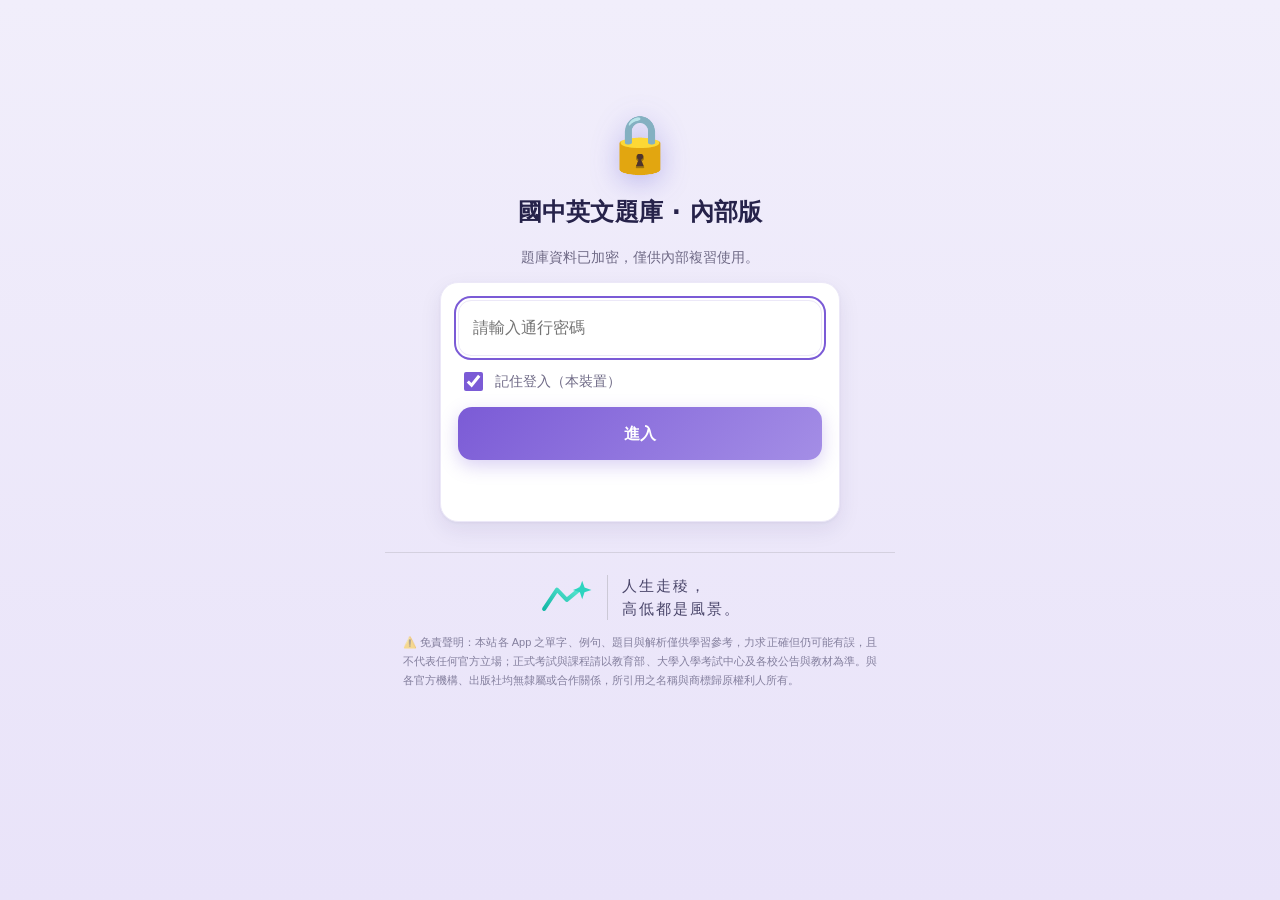
==== commit dddb5051: "style: footer 改為 logo｜slogan「人生走稜，高低都是風景。」組合(＋免責) 依圖示調整：標誌右側加分隔線與 slogan，取代原工作室名稱；並升 sw cache 版本。  C" ====
--- a/scripts/template.html
+++ b/scripts/template.html
@@ -588,7 +588,7 @@
 </script>
 <!--RIDGELINE_BRAND_START-->
 <footer id="rdgFoot" class="rdg-foot" style="display:none">
-  <div class="rdg-lock"><svg class="rdg-mk" width="46" height="33" viewBox="0 0 210 150" aria-hidden="true"><defs><linearGradient id="rdggrad" x1="0" y1="1" x2="1" y2="0"><stop offset="0" stop-color="#14B8A6"/><stop offset="1" stop-color="#5EEAD4"/></linearGradient></defs><polyline points="20,120 70,45 108,85 168,35" fill="none" stroke="url(#rdggrad)" stroke-width="16" stroke-linecap="round" stroke-linejoin="round"/><path d="M168 10 l9 27 27 9 -27 9 -9 27 -9 -27 -27 -9 27 -9 z" fill="#2DD4BF"/></svg></div>
+  <div class="rdg-lock"><svg class="rdg-mk" width="46" height="33" viewBox="0 0 210 150" aria-hidden="true"><defs><linearGradient id="rdggrad" x1="0" y1="1" x2="1" y2="0"><stop offset="0" stop-color="#14B8A6"/><stop offset="1" stop-color="#5EEAD4"/></linearGradient></defs><polyline points="20,120 70,45 108,85 168,35" fill="none" stroke="url(#rdggrad)" stroke-width="16" stroke-linecap="round" stroke-linejoin="round"/><path d="M168 10 l9 27 27 9 -27 9 -9 27 -9 -27 -27 -9 27 -9 z" fill="#2DD4BF"/></svg><span class="rdg-slg">人生走稜，<br>高低都是風景。</span></div>
   <div class="rdg-l3">⚠️ 免責聲明：本站各 App 之單字、例句、題目與解析僅供學習參考，力求正確但仍可能有誤，且不代表任何官方立場；正式考試與課程請以教育部、大學入學考試中心及各校公告與教材為準。與各官方機構、出版社均無隸屬或合作關係，所引用之名稱與商標歸原權利人所有。</div>
 </footer>
 <style>
@@ -596,8 +596,10 @@
   margin-top:30px;padding:22px 18px calc(env(safe-area-inset-bottom,0px) + 74px);
   border-top:1px solid rgba(130,130,130,.22);line-height:1.7;
   font-family:-apple-system,BlinkMacSystemFont,"Segoe UI","Noto Sans TC","PingFang TC","Microsoft JhengHei",sans-serif}
-.rdg-foot .rdg-lock{display:inline-flex;align-items:center;justify-content:center;margin-bottom:11px}
-.rdg-foot .rdg-mk{flex-shrink:0;display:block}
+.rdg-foot .rdg-lock{display:inline-flex;align-items:center;justify-content:center;gap:14px;margin-bottom:13px}
+.rdg-foot .rdg-mk{flex-shrink:0;display:block;width:54px;height:auto}
+.rdg-foot .rdg-slg{border-left:1px solid rgba(130,130,130,.35);padding-left:14px;text-align:left;
+  font-size:15px;letter-spacing:2px;line-height:1.5;opacity:.82}
 .rdg-foot .rdg-l3{font-size:11px;opacity:.52;max-width:640px;margin:0 auto;text-align:justify}
 </style>
 <script>
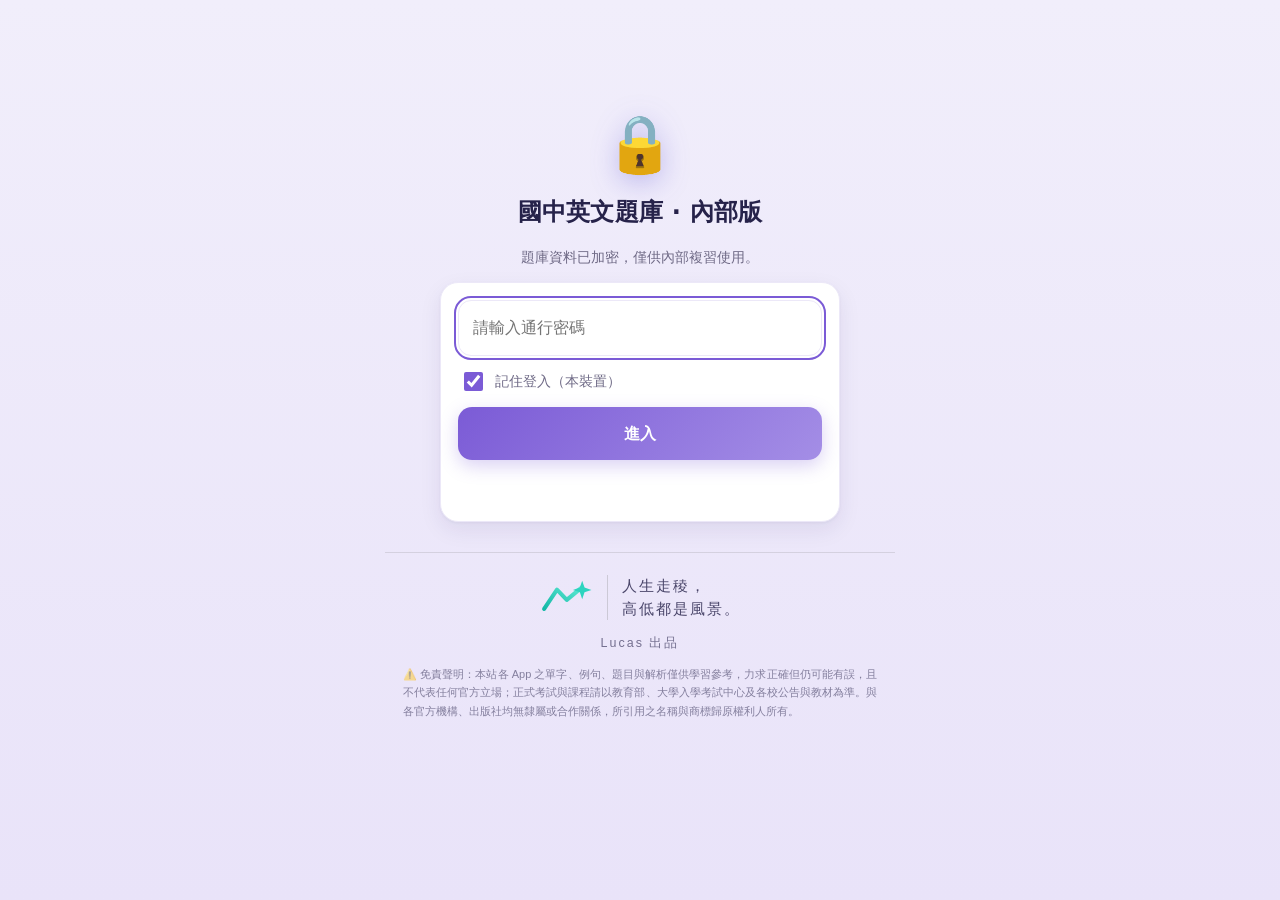
==== commit c259f678: "style: footer 加回「Lucas 出品」(logo｜slogan＋Lucas 出品＋免責) Co-Authored-By: Claude Opus 4.8 (1M context) <no" ====
--- a/scripts/template.html
+++ b/scripts/template.html
@@ -589,6 +589,7 @@
 <!--RIDGELINE_BRAND_START-->
 <footer id="rdgFoot" class="rdg-foot" style="display:none">
   <div class="rdg-lock"><svg class="rdg-mk" width="46" height="33" viewBox="0 0 210 150" aria-hidden="true"><defs><linearGradient id="rdggrad" x1="0" y1="1" x2="1" y2="0"><stop offset="0" stop-color="#14B8A6"/><stop offset="1" stop-color="#5EEAD4"/></linearGradient></defs><polyline points="20,120 70,45 108,85 168,35" fill="none" stroke="url(#rdggrad)" stroke-width="16" stroke-linecap="round" stroke-linejoin="round"/><path d="M168 10 l9 27 27 9 -27 9 -9 27 -9 -27 -27 -9 27 -9 z" fill="#2DD4BF"/></svg><span class="rdg-slg">人生走稜，<br>高低都是風景。</span></div>
+  <div class="rdg-by">Lucas 出品</div>
   <div class="rdg-l3">⚠️ 免責聲明：本站各 App 之單字、例句、題目與解析僅供學習參考，力求正確但仍可能有誤，且不代表任何官方立場；正式考試與課程請以教育部、大學入學考試中心及各校公告與教材為準。與各官方機構、出版社均無隸屬或合作關係，所引用之名稱與商標歸原權利人所有。</div>
 </footer>
 <style>
@@ -600,6 +601,7 @@
 .rdg-foot .rdg-mk{flex-shrink:0;display:block;width:54px;height:auto}
 .rdg-foot .rdg-slg{border-left:1px solid rgba(130,130,130,.35);padding-left:14px;text-align:left;
   font-size:15px;letter-spacing:2px;line-height:1.5;opacity:.82}
+.rdg-foot .rdg-by{font-size:12.5px;letter-spacing:2px;opacity:.6;margin-bottom:10px}
 .rdg-foot .rdg-l3{font-size:11px;opacity:.52;max-width:640px;margin:0 auto;text-align:justify}
 </style>
 <script>
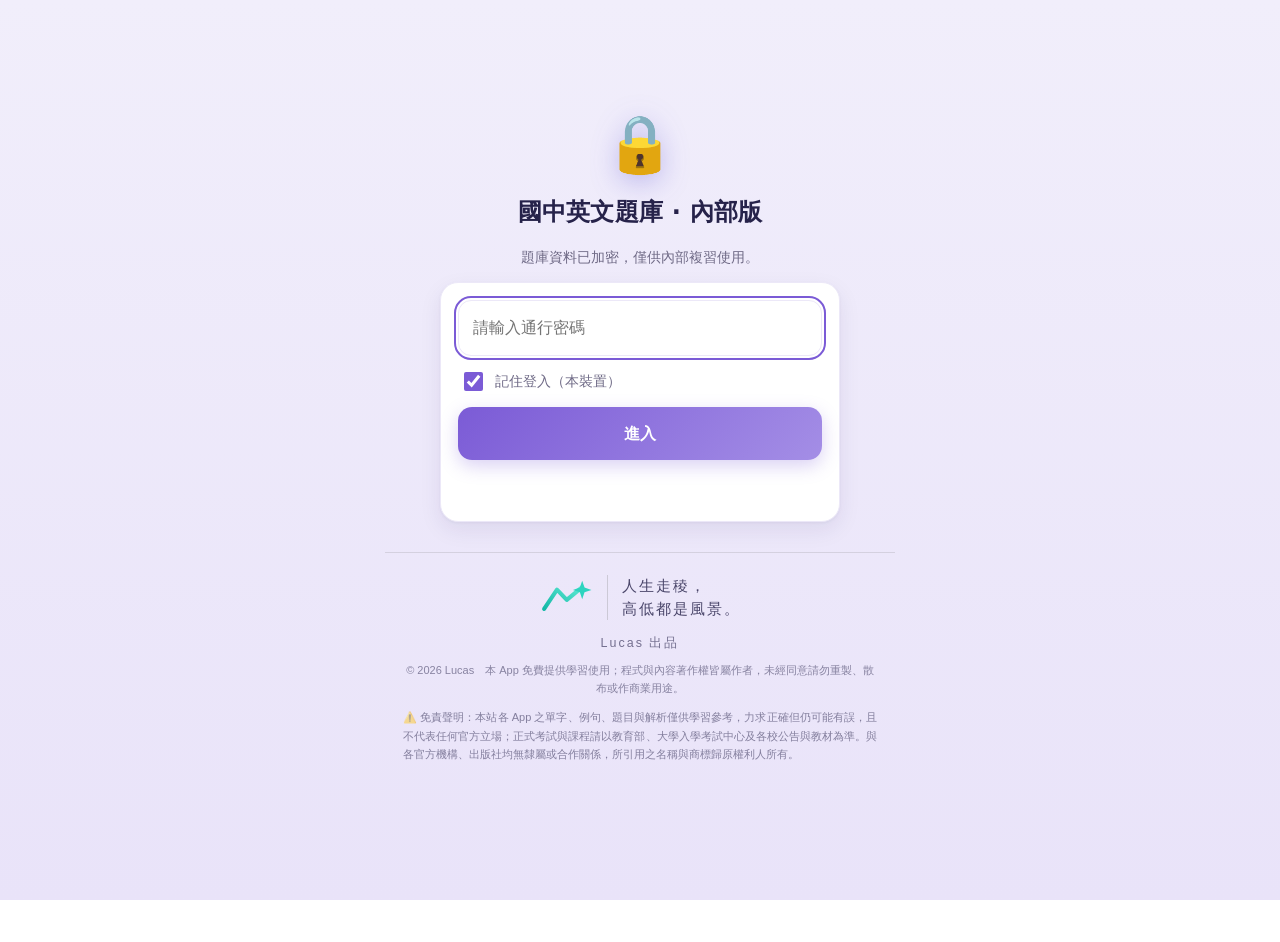
==== commit 7b5588c3: "style: footer 加上授權聲明(免費使用、著作權所有、禁止重製散布商用) Co-Authored-By: Claude Opus 4.8 (1M context) <noreply@anth" ====
--- a/scripts/template.html
+++ b/scripts/template.html
@@ -590,6 +590,7 @@
 <footer id="rdgFoot" class="rdg-foot" style="display:none">
   <div class="rdg-lock"><svg class="rdg-mk" width="46" height="33" viewBox="0 0 210 150" aria-hidden="true"><defs><linearGradient id="rdggrad" x1="0" y1="1" x2="1" y2="0"><stop offset="0" stop-color="#14B8A6"/><stop offset="1" stop-color="#5EEAD4"/></linearGradient></defs><polyline points="20,120 70,45 108,85 168,35" fill="none" stroke="url(#rdggrad)" stroke-width="16" stroke-linecap="round" stroke-linejoin="round"/><path d="M168 10 l9 27 27 9 -27 9 -9 27 -9 -27 -27 -9 27 -9 z" fill="#2DD4BF"/></svg><span class="rdg-slg">人生走稜，<br>高低都是風景。</span></div>
   <div class="rdg-by">Lucas 出品</div>
+  <div class="rdg-lic">© 2026 Lucas　本 App 免費提供學習使用；程式與內容著作權皆屬作者，未經同意請勿重製、散布或作商業用途。</div>
   <div class="rdg-l3">⚠️ 免責聲明：本站各 App 之單字、例句、題目與解析僅供學習參考，力求正確但仍可能有誤，且不代表任何官方立場；正式考試與課程請以教育部、大學入學考試中心及各校公告與教材為準。與各官方機構、出版社均無隸屬或合作關係，所引用之名稱與商標歸原權利人所有。</div>
 </footer>
 <style>
@@ -601,7 +602,8 @@
 .rdg-foot .rdg-mk{flex-shrink:0;display:block;width:54px;height:auto}
 .rdg-foot .rdg-slg{border-left:1px solid rgba(130,130,130,.35);padding-left:14px;text-align:left;
   font-size:15px;letter-spacing:2px;line-height:1.5;opacity:.82}
-.rdg-foot .rdg-by{font-size:12.5px;letter-spacing:2px;opacity:.6;margin-bottom:10px}
+.rdg-foot .rdg-by{font-size:12.5px;letter-spacing:2px;opacity:.6;margin-bottom:6px}
+.rdg-foot .rdg-lic{font-size:11px;opacity:.5;max-width:640px;margin:0 auto 10px;line-height:1.7}
 .rdg-foot .rdg-l3{font-size:11px;opacity:.52;max-width:640px;margin:0 auto;text-align:justify}
 </style>
 <script>
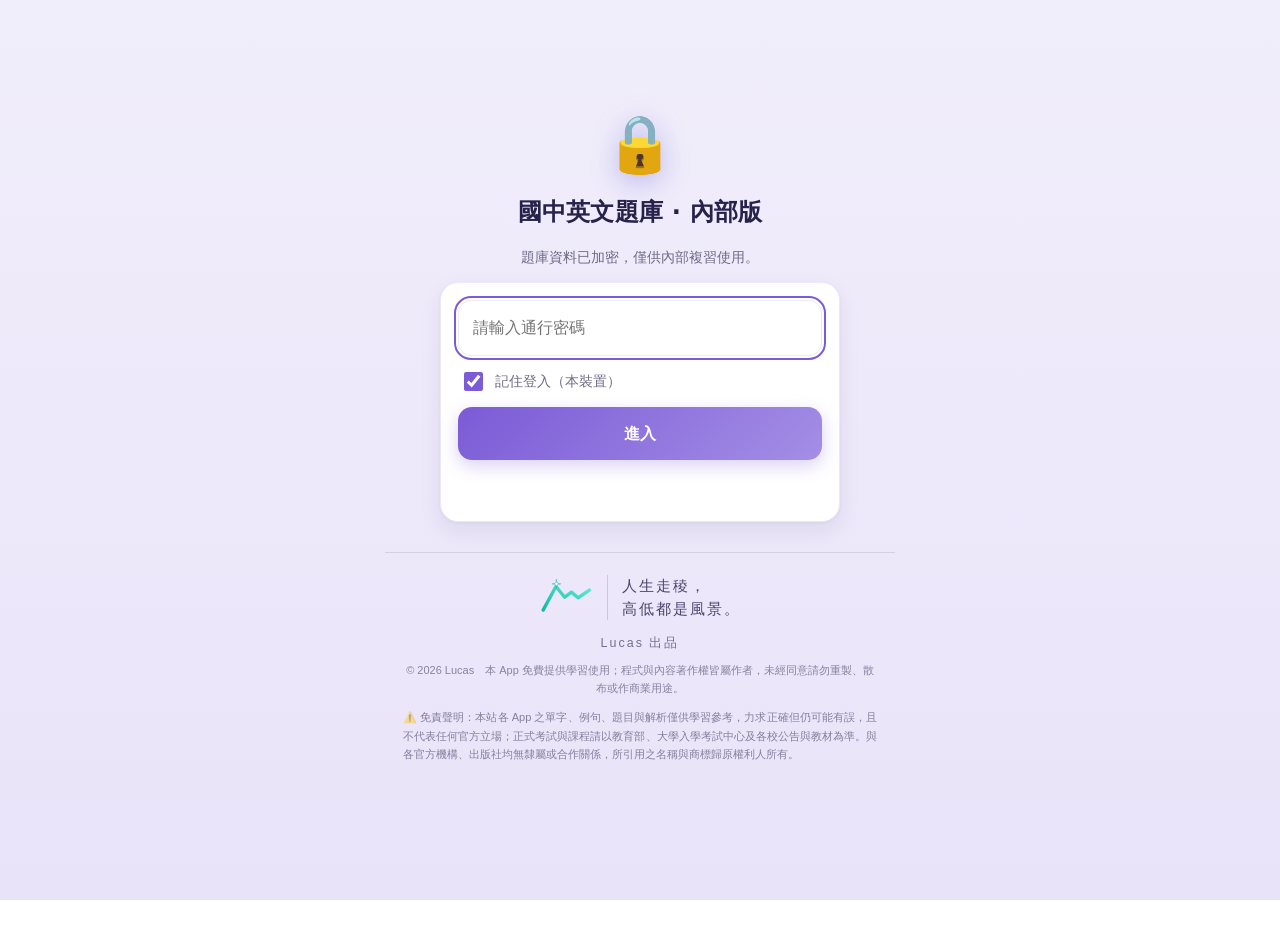
==== commit b885a045: "style: 稜線 logo 重繪為實際版(左高峰+峰頂星芒+右側山稜) Co-Authored-By: Claude Opus 4.8 (1M context) <noreply@anthropic" ====
--- a/scripts/template.html
+++ b/scripts/template.html
@@ -588,7 +588,7 @@
 </script>
 <!--RIDGELINE_BRAND_START-->
 <footer id="rdgFoot" class="rdg-foot" style="display:none">
-  <div class="rdg-lock"><svg class="rdg-mk" width="46" height="33" viewBox="0 0 210 150" aria-hidden="true"><defs><linearGradient id="rdggrad" x1="0" y1="1" x2="1" y2="0"><stop offset="0" stop-color="#14B8A6"/><stop offset="1" stop-color="#5EEAD4"/></linearGradient></defs><polyline points="20,120 70,45 108,85 168,35" fill="none" stroke="url(#rdggrad)" stroke-width="16" stroke-linecap="round" stroke-linejoin="round"/><path d="M168 10 l9 27 27 9 -27 9 -9 27 -9 -27 -27 -9 27 -9 z" fill="#2DD4BF"/></svg><span class="rdg-slg">人生走稜，<br>高低都是風景。</span></div>
+  <div class="rdg-lock"><svg class="rdg-mk" width="54" height="39" viewBox="0 0 210 150" aria-hidden="true"><defs><linearGradient id="rdggrad" x1="0" y1="1" x2="1" y2="0"><stop offset="0" stop-color="#14B8A6"/><stop offset="1" stop-color="#5EEAD4"/></linearGradient></defs><polyline points="16,124 66,32 100,74 126,54 152,76 196,46" fill="none" stroke="url(#rdggrad)" stroke-width="13" stroke-linecap="round" stroke-linejoin="round"/><path d="M68 5 C69.2 18.8 70.2 19.8 84 22 C70.2 24.2 69.2 25.2 68 39 C66.8 25.2 65.8 24.2 52 22 C65.8 19.8 66.8 18.8 68 5 Z" fill="#ffffff" stroke="#14B8A6" stroke-width="2.5" stroke-linejoin="round"/></svg><span class="rdg-slg">人生走稜，<br>高低都是風景。</span></div>
   <div class="rdg-by">Lucas 出品</div>
   <div class="rdg-lic">© 2026 Lucas　本 App 免費提供學習使用；程式與內容著作權皆屬作者，未經同意請勿重製、散布或作商業用途。</div>
   <div class="rdg-l3">⚠️ 免責聲明：本站各 App 之單字、例句、題目與解析僅供學習參考，力求正確但仍可能有誤，且不代表任何官方立場；正式考試與課程請以教育部、大學入學考試中心及各校公告與教材為準。與各官方機構、出版社均無隸屬或合作關係，所引用之名稱與商標歸原權利人所有。</div>
